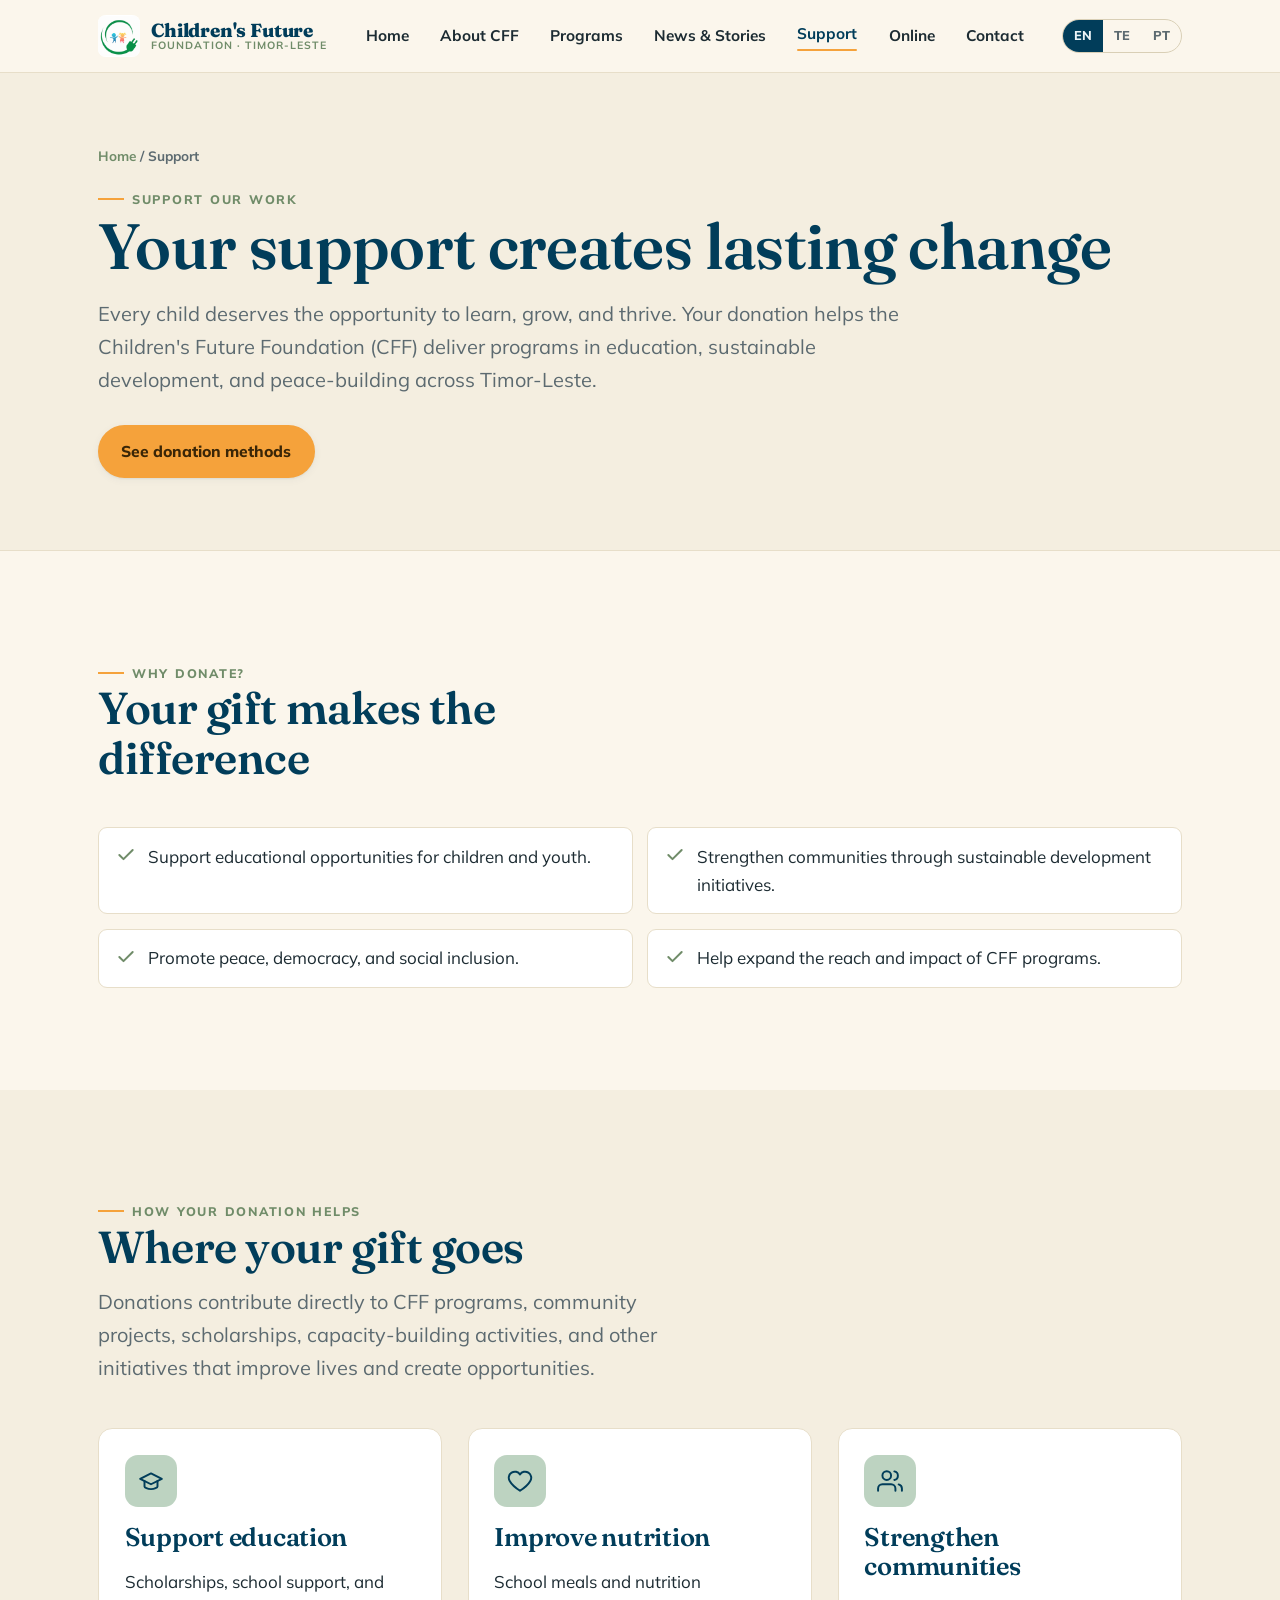
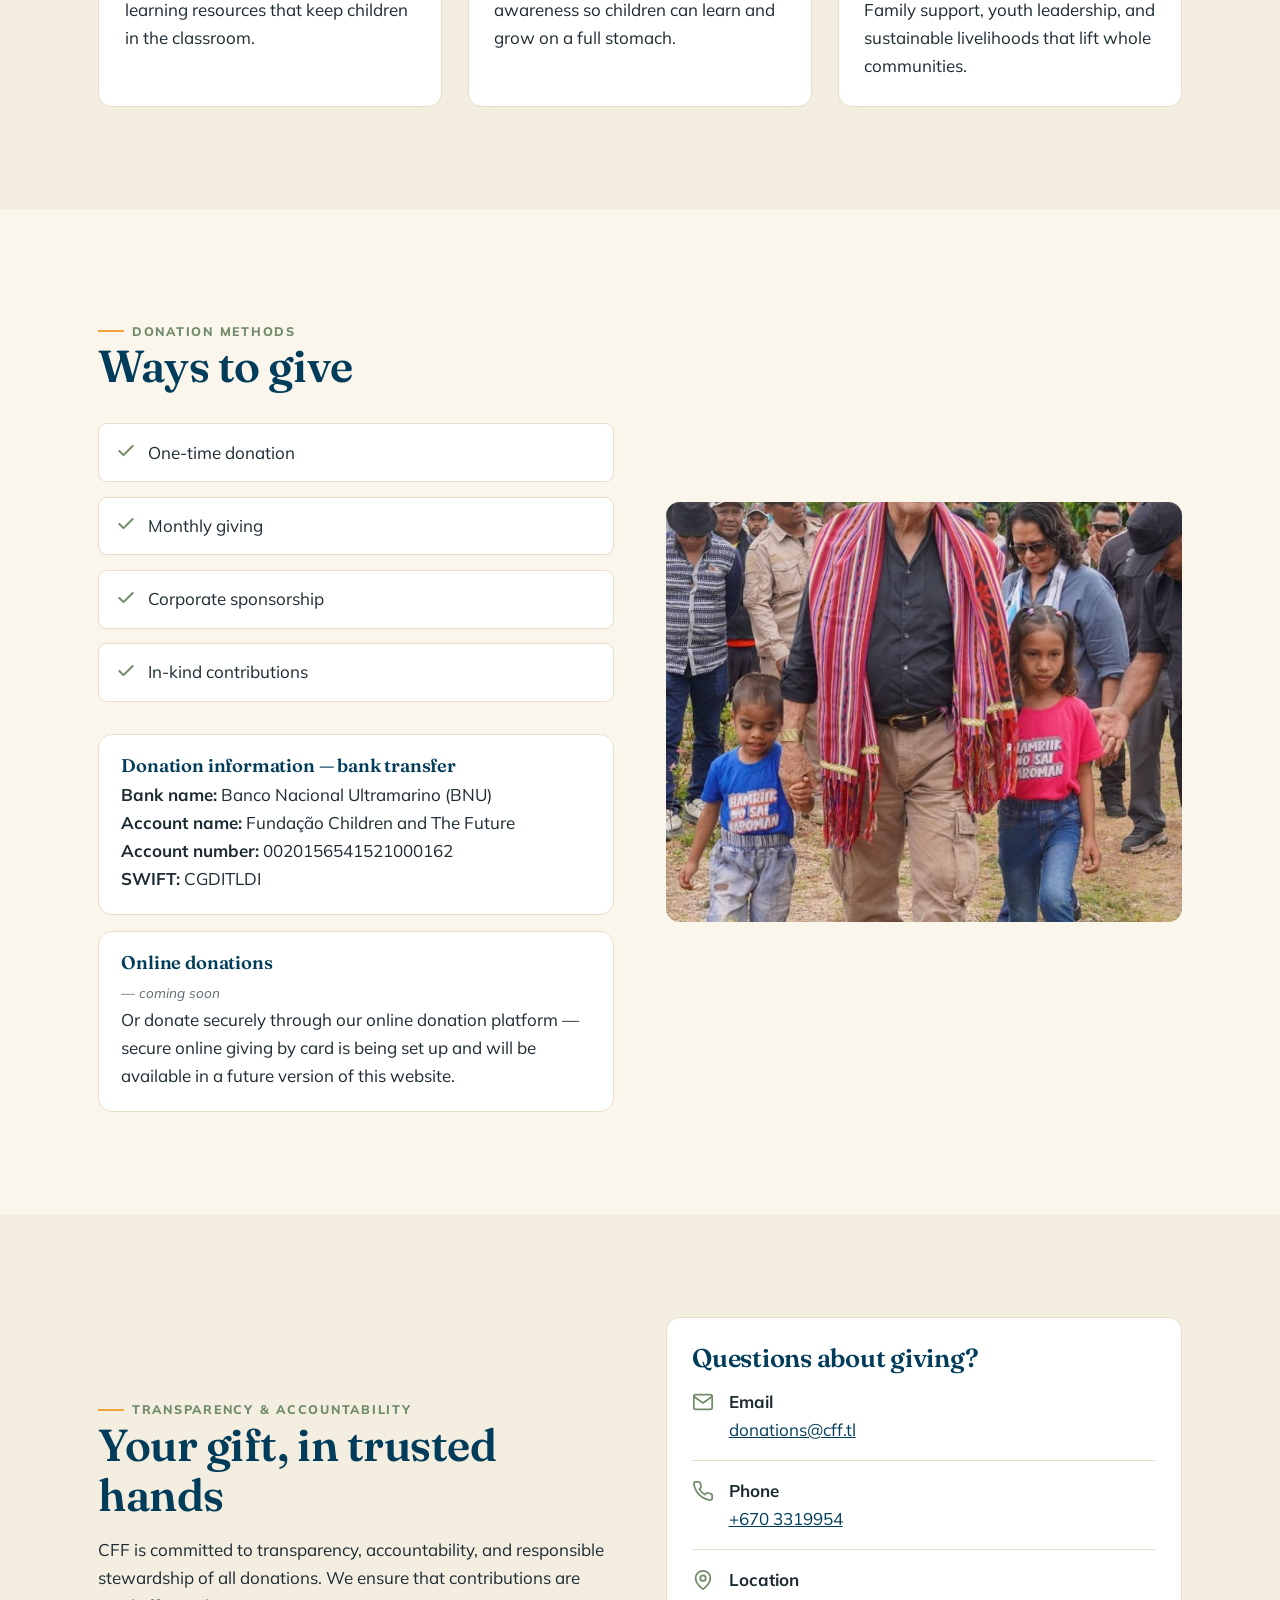
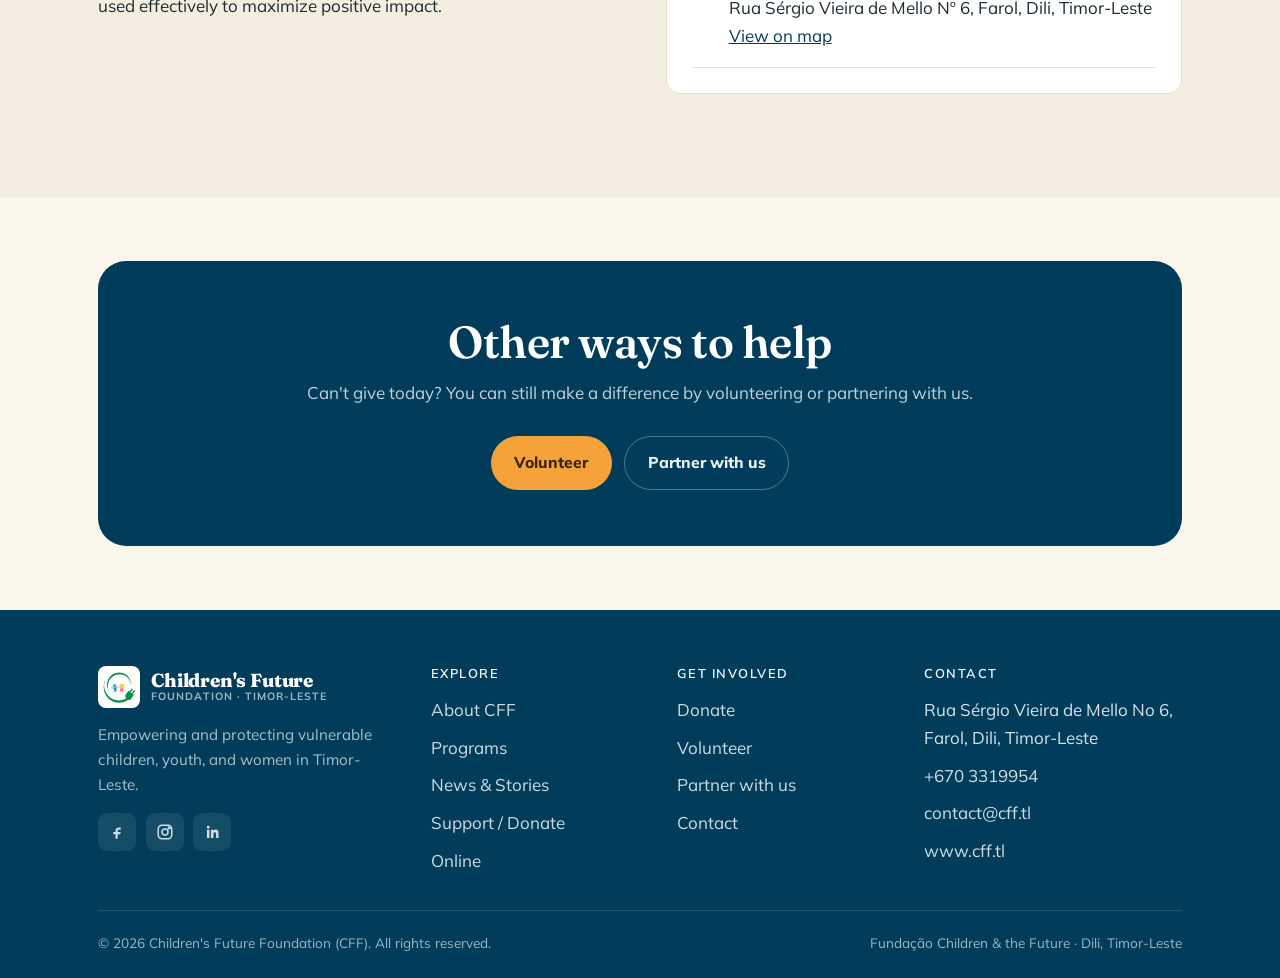
==== donate.html @ c36f5c11 "initial commit" ====
<!DOCTYPE html>
<html lang="en">
<head>
  <meta charset="UTF-8" />
  <meta name="viewport" content="width=device-width, initial-scale=1.0" />
  <title>Support / Donate — Children's Future Foundation</title>
  <meta name="description" content="Support the Children's Future Foundation. Your donation helps fund education, sustainable development, and peace-building in Timor-Leste." />
  <link rel="preconnect" href="https://fonts.googleapis.com" />
  <link rel="preconnect" href="https://fonts.gstatic.com" crossorigin />
  <link href="https://fonts.googleapis.com/css2?family=Fraunces:ital,opsz,wght@0,9..144,400..700;1,9..144,400..600&family=Mulish:wght@400;500;700;800&display=swap" rel="stylesheet" />
  <link rel="stylesheet" href="assets/css/styles.css" />
  <link rel="icon" type="image/jpeg" href="assets/img/Logo.jpeg" />
</head>
<body class="page">
  <a class="skip-link" href="#main"><span data-lang-en>Skip to content</span><span data-lang-tt>Salta ba konteúdu</span><span data-lang-pt>Saltar para o conteúdo</span></a>

  <header class="site-header">
    <div class="wrap">
      <nav class="nav" data-open="false" aria-label="Primary">
        <a class="brand" href="index.html" aria-label="Children's Future Foundation — home">
          <img class="brand__mark" src="assets/img/Logo.jpeg" alt="Children's Future Foundation logo" width="42" height="42" />
          <span class="brand__name">Children's Future<small><span data-lang-en>Foundation · Timor-Leste</span><span data-lang-tt>Fundasaun · Timor-Leste</span><span data-lang-pt>Fundação · Timor-Leste</span></small></span>
        </a>
        <ul class="nav__links">
          <li><a href="index.html"><span data-lang-en>Home</span><span data-lang-tt>Inísiu</span><span data-lang-pt>Início</span></a></li>
          <li><a href="about.html"><span data-lang-en>About CFF</span><span data-lang-tt>Kona-ba CFF</span><span data-lang-pt>Sobre a CFF</span></a></li>
          <li><a href="programs.html"><span data-lang-en>Programs</span><span data-lang-tt>Programa</span><span data-lang-pt>Programas</span></a></li>
          <li><a href="news.html"><span data-lang-en>News &amp; Stories</span><span data-lang-tt>Notísia &amp; Istória</span><span data-lang-pt>Notícias &amp; Histórias</span></a></li>
          <li><a href="donate.html" aria-current="page"><span data-lang-en>Support</span><span data-lang-tt>Apoiu</span><span data-lang-pt>Apoiar</span></a></li>
          <li><a href="online.html"><span data-lang-en>Online</span><span data-lang-tt>Online</span><span data-lang-pt>Online</span></a></li>
          <li><a href="contact.html"><span data-lang-en>Contact</span><span data-lang-tt>Kontaktu</span><span data-lang-pt>Contacto</span></a></li>
          <!-- <li><span href="#" class="label-status">✅ Online</span></li> -->
        </ul>
        <div class="nav__actions">
          <div class="lang" role="group" aria-label="Language / Lian">
            <button type="button" data-lang-btn="en" aria-pressed="true">EN</button>
            <button type="button" data-lang-btn="tet" aria-pressed="false">TE</button>
            <button type="button" data-lang-btn="pt" aria-pressed="false">PT</button>
          </div>
          <button class="nav__toggle" aria-label="Toggle menu" aria-expanded="false">
            <svg viewBox="0 0 24 24" fill="none" stroke="currentColor" stroke-width="2.2" stroke-linecap="round"><path d="M3 6h18M3 12h18M3 18h18"/></svg>
          </button>
        </div>
      </nav>
    </div>
  </header>

  <main id="main">
    <section class="page-hero">
      <div class="wrap">
        <p class="breadcrumb"><a href="index.html"><span data-lang-en>Home</span><span data-lang-tt>Inísiu</span><span data-lang-pt>Início</span></a> / <span data-lang-en>Support</span><span data-lang-tt>Apoiu</span><span data-lang-pt>Apoiar</span></p>
        <span class="eyebrow"><span data-lang-en>Support our work</span><span data-lang-tt>Apoia ami-nia servisu</span><span data-lang-pt>Apoie o nosso trabalho</span></span>
        <h1><span data-lang-en>Your support creates lasting change</span><span data-lang-tt>Ita-nia apoiu kria mudansa ne'ebé hela nafatin</span><span data-lang-pt>O seu apoio cria uma mudança duradoura</span></h1>
        <p class="lede mt-1"><span data-lang-en>Every child deserves the opportunity to learn, grow, and thrive. Your donation helps the Children's Future Foundation (CFF) deliver programs in education, sustainable development, and peace-building across Timor-Leste.</span><span data-lang-tt>Labarik hotu merese oportunidade atu aprende, boot, no moris di'ak. Ita-nia doasaun ajuda Children's Future Foundation (CFF) atu lori programa iha edukasaun, dezenvolvimentu sustentavel, no harii dame iha Timor-Leste tomak.</span><span data-lang-pt>Cada criança merece a oportunidade de aprender, crescer e prosperar. O seu donativo ajuda a Children's Future Foundation (CFF) a desenvolver programas de educação, desenvolvimento sustentável e construção da paz por todo Timor-Leste.</span></p>
        <div class="hero__cta"><a class="btn btn--primary" href="#methods"><span data-lang-en>See donation methods</span><span data-lang-tt>Haree métodu doasaun</span><span data-lang-pt>Ver formas de doar</span></a></div>
      </div>
    </section>

    <!-- Why donate -->
    <section class="section">
      <div class="wrap">
        <div class="section-head">
          <span class="eyebrow"><span data-lang-en>Why donate?</span><span data-lang-tt>Tanba sá doa?</span><span data-lang-pt>Porquê doar?</span></span>
          <h2><span data-lang-en>Your gift makes the difference</span><span data-lang-tt>Ita-nia doasaun halo diferensa</span><span data-lang-pt>O seu donativo faz a diferença</span></h2>
        </div>
        <ul class="checklist grid cols-2">
          <li><svg viewBox="0 0 24 24" fill="none" stroke="currentColor" stroke-width="2.4" stroke-linecap="round" stroke-linejoin="round"><path d="M20 6 9 17l-5-5"/></svg><span data-lang-en>Support educational opportunities for children and youth.</span><span data-lang-tt>Apoia oportunidade edukasaun ba labarik no joven.</span><span data-lang-pt>Apoiar oportunidades educativas para crianças e jovens.</span></li>
          <li><svg viewBox="0 0 24 24" fill="none" stroke="currentColor" stroke-width="2.4" stroke-linecap="round" stroke-linejoin="round"><path d="M20 6 9 17l-5-5"/></svg><span data-lang-en>Strengthen communities through sustainable development initiatives.</span><span data-lang-tt>Hametin komunidade liuhusi inisiativa dezenvolvimentu sustentavel.</span><span data-lang-pt>Fortalecer as comunidades através de iniciativas de desenvolvimento sustentável.</span></li>
          <li><svg viewBox="0 0 24 24" fill="none" stroke="currentColor" stroke-width="2.4" stroke-linecap="round" stroke-linejoin="round"><path d="M20 6 9 17l-5-5"/></svg><span data-lang-en>Promote peace, democracy, and social inclusion.</span><span data-lang-tt>Promove dame, demokrasia, no inkluzaun sosiál.</span><span data-lang-pt>Promover a paz, a democracia e a inclusão social.</span></li>
          <li><svg viewBox="0 0 24 24" fill="none" stroke="currentColor" stroke-width="2.4" stroke-linecap="round" stroke-linejoin="round"><path d="M20 6 9 17l-5-5"/></svg><span data-lang-en>Help expand the reach and impact of CFF programs.</span><span data-lang-tt>Ajuda haboot ámbitu no impaktu programa CFF nian.</span><span data-lang-pt>Ajudar a ampliar o alcance e o impacto dos programas da CFF.</span></li>
        </ul>
      </div>
    </section>

    <!-- How your donation helps / where your gift goes -->
    <section class="section section--cream">
      <div class="wrap">
        <div class="section-head">
          <span class="eyebrow"><span data-lang-en>How your donation helps</span><span data-lang-tt>Oinsá ita-nia doasaun ajuda</span><span data-lang-pt>Como o seu donativo ajuda</span></span>
          <h2><span data-lang-en>Where your gift goes</span><span data-lang-tt>Ita-nia doasaun ba ne'ebé</span><span data-lang-pt>Para onde vai o seu donativo</span></h2>
          <p class="lede"><span data-lang-en>Donations contribute directly to CFF programs, community projects, scholarships, capacity-building activities, and other initiatives that improve lives and create opportunities.</span><span data-lang-tt>Doasaun kontribui diretamente ba programa CFF, projetu komunidade, bolsa estudu, atividade kapasitasaun, no inisiativa seluk ne'ebé hadi'a moris no kria oportunidade.</span><span data-lang-pt>Os donativos contribuem diretamente para os programas da CFF, projetos comunitários, bolsas de estudo, atividades de capacitação e outras iniciativas que melhoram vidas e criam oportunidades.</span></p>
        </div>
        <div class="grid cols-3">
          <article class="pcard reveal">
            <div class="pcard__icon"><svg viewBox="0 0 24 24" fill="none" stroke="currentColor" stroke-width="1.8" stroke-linecap="round" stroke-linejoin="round"><path d="M22 10 12 5 2 10l10 5 10-5Z"/><path d="M6 12v5c0 1 2.7 2.5 6 2.5s6-1.5 6-2.5v-5"/></svg></div>
            <h3><span data-lang-en>Support education</span><span data-lang-tt>Apoia edukasaun</span><span data-lang-pt>Apoiar a educação</span></h3>
            <p class="mt-1"><span data-lang-en>Scholarships, school support, and learning resources that keep children in the classroom.</span><span data-lang-tt>Bolsa estudu, apoiu eskolar, no rekursu aprendizajen ne'ebé mantein labarik iha sala-aula.</span><span data-lang-pt>Bolsas de estudo, apoio escolar e recursos de aprendizagem que mantêm as crianças na sala de aula.</span></p>
          </article>
          <article class="pcard reveal">
            <div class="pcard__icon"><svg viewBox="0 0 24 24" fill="none" stroke="currentColor" stroke-width="1.8" stroke-linecap="round" stroke-linejoin="round"><path d="M12 21s-7-4.5-9.5-9A5 5 0 0 1 12 6a5 5 0 0 1 9.5 6c-2.5 4.5-9.5 9-9.5 9Z"/></svg></div>
            <h3><span data-lang-en>Improve nutrition</span><span data-lang-tt>Hadi'a nutrisaun</span><span data-lang-pt>Melhorar a nutrição</span></h3>
            <p class="mt-1"><span data-lang-en>School meals and nutrition awareness so children can learn and grow on a full stomach.</span><span data-lang-tt>Etu eskola no konsiénsia nutrisaun atu labarik bele aprende no boot ho kabun nakonu.</span><span data-lang-pt>Refeições escolares e sensibilização nutricional para que as crianças possam aprender e crescer de barriga cheia.</span></p>
          </article>
          <article class="pcard reveal">
            <div class="pcard__icon"><svg viewBox="0 0 24 24" fill="none" stroke="currentColor" stroke-width="1.8" stroke-linecap="round" stroke-linejoin="round"><path d="M17 21v-2a4 4 0 0 0-4-4H5a4 4 0 0 0-4 4v2"/><circle cx="9" cy="7" r="4"/><path d="M23 21v-2a4 4 0 0 0-3-3.87M16 3.13A4 4 0 0 1 16 11"/></svg></div>
            <h3><span data-lang-en>Strengthen communities</span><span data-lang-tt>Hametin komunidade</span><span data-lang-pt>Fortalecer as comunidades</span></h3>
            <p class="mt-1"><span data-lang-en>Family support, youth leadership, and sustainable livelihoods that lift whole communities.</span><span data-lang-tt>Apoiu família, lideransa joven, no moris-di'ak sustentavel ne'ebé hasa'e komunidade tomak.</span><span data-lang-pt>Apoio às famílias, liderança jovem e meios de subsistência sustentáveis que elevam comunidades inteiras.</span></p>
          </article>
        </div>
      </div>
    </section>

    <!-- Ways to give + Donation information -->
    <section class="section" id="methods">
      <div class="wrap split">
        <div class="reveal">
          <span class="eyebrow"><span data-lang-en>Donation methods</span><span data-lang-tt>Métodu doasaun</span><span data-lang-pt>Formas de doar</span></span>
          <h2><span data-lang-en>Ways to give</span><span data-lang-tt>Dalan atu fó</span><span data-lang-pt>Maneiras de doar</span></h2>
          <ul class="checklist mt-2">
            <li><svg viewBox="0 0 24 24" fill="none" stroke="currentColor" stroke-width="2.4" stroke-linecap="round" stroke-linejoin="round"><path d="M20 6 9 17l-5-5"/></svg><span data-lang-en>One-time donation</span><span data-lang-tt>Doasaun dala-ida</span><span data-lang-pt>Donativo único</span></li>
            <li><svg viewBox="0 0 24 24" fill="none" stroke="currentColor" stroke-width="2.4" stroke-linecap="round" stroke-linejoin="round"><path d="M20 6 9 17l-5-5"/></svg><span data-lang-en>Monthly giving</span><span data-lang-tt>Doasaun fulan-fulan</span><span data-lang-pt>Doação mensal</span></li>
            <li><svg viewBox="0 0 24 24" fill="none" stroke="currentColor" stroke-width="2.4" stroke-linecap="round" stroke-linejoin="round"><path d="M20 6 9 17l-5-5"/></svg><span data-lang-en>Corporate sponsorship</span><span data-lang-tt>Patrosíniu korporativu</span><span data-lang-pt>Patrocínio empresarial</span></li>
            <li><svg viewBox="0 0 24 24" fill="none" stroke="currentColor" stroke-width="2.4" stroke-linecap="round" stroke-linejoin="round"><path d="M20 6 9 17l-5-5"/></svg><span data-lang-en>In-kind contributions</span><span data-lang-tt>Kontribuisaun iha espésie</span><span data-lang-pt>Contribuições em espécie</span></li>
          </ul>

          <div class="donate-methods mt-2">
            <div class="method">
              <h4><span data-lang-en>Donation information — bank transfer</span><span data-lang-tt>Informasaun doasaun — transferénsia banku</span><span data-lang-pt>Informação de doação — transferência bancária</span></h4>
              <p><strong><span data-lang-en>Bank name:</span><span data-lang-tt>Naran banku:</span><span data-lang-pt>Nome do banco:</span></strong> Banco Nacional Ultramarino (BNU)</p>
              <p><strong><span data-lang-en>Account name:</span><span data-lang-tt>Naran konta:</span><span data-lang-pt>Nome da conta:</span></strong> Fundação Children and The Future</p>
              <p><strong><span data-lang-en>Account number:</span><span data-lang-tt>Numeru konta:</span><span data-lang-pt>Número da conta:</span></strong> 0020156541521000162</p>
              <p><strong>SWIFT:</strong> CGDITLDI</p>
            </div>
            <div class="method">
              <h4><span data-lang-en>Online donations</span><span data-lang-tt>Doasaun online</span><span data-lang-pt>Doações online</span></h4> <span class="note"><span data-lang-en>— coming soon</span><span data-lang-tt>— mai lalais</span><span data-lang-pt>— brevemente</span></span>
              <p><span data-lang-en>Or donate securely through our online donation platform — secure online giving by card is being set up and will be available in a future version of this website.</span><span data-lang-tt>Ka doa ho seguru liuhusi ami-nia plataforma doasaun online — doasaun online seguru ho kartaun seidauk prontu no sei disponivel iha versaun website ne'e nian tuirmai.</span><span data-lang-pt>Ou doe de forma segura através da nossa plataforma de doação online — a doação online segura por cartão está a ser preparada e estará disponível numa versão futura deste site.</span></p>
            </div>
          </div>
        </div>
        <div class="reveal">
          <div class="ph ph--hero" data-label="Children supported by CFF" style="min-height:420px">
            <img src="assets/img/PHOTOS/CFF%20(6).jpg" alt="The founder walking hand in hand with two children" loading="lazy" />
          </div>
        </div>
      </div>
    </section>

    <!-- Transparency + contact -->
    <section class="section section--cream">
      <div class="wrap split">
        <div class="reveal">
          <span class="eyebrow"><span data-lang-en>Transparency &amp; accountability</span><span data-lang-tt>Transparénsia &amp; responsabilidade</span><span data-lang-pt>Transparência &amp; responsabilização</span></span>
          <h2><span data-lang-en>Your gift, in trusted hands</span><span data-lang-tt>Ita-nia doasaun, iha liman fiar</span><span data-lang-pt>O seu donativo, em mãos de confiança</span></h2>
          <p class="mt-1"><span data-lang-en>CFF is committed to transparency, accountability, and responsible stewardship of all donations. We ensure that contributions are used effectively to maximize positive impact.</span><span data-lang-tt>CFF kompromete ba transparénsia, responsabilidade, no jestaun responsavel ba doasaun hotu. Ami asegura katak kontribuisaun uza ho efetivu atu maksimiza impaktu pozitivu.</span><span data-lang-pt>A CFF está empenhada na transparência, na responsabilização e na gestão responsável de todos os donativos. Garantimos que as contribuições são utilizadas de forma eficaz para maximizar o impacto positivo.</span></p>
        </div>
        <div class="reveal">
          <div class="method" style="padding:1.6rem">
            <h3><span data-lang-en>Questions about giving?</span><span data-lang-tt>Pergunta kona-ba doasaun?</span><span data-lang-pt>Dúvidas sobre como doar?</span></h3>
            <div class="info-row">
              <svg viewBox="0 0 24 24" fill="none" stroke="currentColor" stroke-width="1.9" stroke-linecap="round" stroke-linejoin="round"><path d="M22 6 12 13 2 6"/><rect x="2" y="4" width="20" height="16" rx="2"/></svg>
              <div><strong>Email</strong><br><a href="mailto:donations@cff.tl">donations@cff.tl</a></div>
            </div>
            <div class="info-row">
              <svg viewBox="0 0 24 24" fill="none" stroke="currentColor" stroke-width="1.9" stroke-linecap="round" stroke-linejoin="round"><path d="M22 16.9v3a2 2 0 0 1-2.2 2 19.8 19.8 0 0 1-8.6-3.1 19.5 19.5 0 0 1-6-6A19.8 19.8 0 0 1 2.1 4.2 2 2 0 0 1 4.1 2h3a2 2 0 0 1 2 1.7c.1 1 .4 1.9.7 2.8a2 2 0 0 1-.5 2.1L8.1 9.9a16 16 0 0 0 6 6l1.3-1.2a2 2 0 0 1 2.1-.5c.9.3 1.8.6 2.8.7a2 2 0 0 1 1.7 2Z"/></svg>
              <div><strong><span data-lang-en>Phone</span><span data-lang-tt>Telefone</span><span data-lang-pt>Telefone</span></strong><br><a href="tel:+6703319954">+670 3319954</a></div>
            </div>
            <div class="info-row">
              <svg viewBox="0 0 24 24" fill="none" stroke="currentColor" stroke-width="1.9" stroke-linecap="round" stroke-linejoin="round"><path d="M20 10c0 6-8 12-8 12s-8-6-8-12a8 8 0 0 1 16 0Z"/><circle cx="12" cy="10" r="3"/></svg>
              <div><strong><span data-lang-en>Location</span><span data-lang-tt>Fatin</span><span data-lang-pt>Localização</span></strong><br>Rua Sérgio Vieira de Mello Nº 6, Farol, Dili, Timor-Leste<br><a href="https://maps.app.goo.gl/hhHc97uvJKVhPDsn8" target="_blank" rel="noopener"><span data-lang-en>View on map</span><span data-lang-tt>Haree iha mapa</span><span data-lang-pt>Ver no mapa</span></a></div>
            </div>
          </div>
        </div>
      </div>
    </section>

    <section class="section--tight">
      <div class="wrap">
        <div class="cta-banner reveal">
          <h2><span data-lang-en>Other ways to help</span><span data-lang-tt>Dalan seluk atu ajuda</span><span data-lang-pt>Outras formas de ajudar</span></h2>
          <p><span data-lang-en>Can't give today? You can still make a difference by volunteering or partnering with us.</span><span data-lang-tt>Labele fó ohin? Ita bele sei halo diferensa liuhusi sai voluntáriu ka parseiru ho ami.</span><span data-lang-pt>Não pode doar hoje? Pode na mesma fazer a diferença como voluntário ou em parceria connosco.</span></p>
          <div class="hero__cta">
            <a class="btn btn--primary" href="volunteer.html"><span data-lang-en>Volunteer</span><span data-lang-tt>Voluntáriu</span><span data-lang-pt>Voluntariado</span></a>
            <a class="btn btn--ghost" href="partner.html" style="color:#eaf3f7;border-color:rgba(255,255,255,.3)"><span data-lang-en>Partner with us</span><span data-lang-tt>Sai parseiru ho ami</span><span data-lang-pt>Seja nosso parceiro</span></a>
          </div>
        </div>
      </div>
    </section>
  </main>

  <footer class="site-footer">
    <div class="wrap">
      <div class="footer__grid">
        <div class="footer__brand">
          <a class="brand" href="index.html">
            <img class="brand__mark brand__mark--footer" src="assets/img/Logo.jpeg" alt="Children's Future Foundation logo" width="42" height="42" />
            <span class="brand__name">Children's Future<small style="color:#9fb6c2"><span data-lang-en>Foundation · Timor-Leste</span><span data-lang-tt>Fundasaun · Timor-Leste</span><span data-lang-pt>Fundação · Timor-Leste</span></small></span>
          </a>
          <p><span data-lang-en>Empowering and protecting vulnerable children, youth, and women in Timor-Leste.</span><span data-lang-tt>Fó kbiit no proteje labarik, joven, no feto vulneravel sira iha Timor-Leste.</span><span data-lang-pt>Capacitar e proteger crianças, jovens e mulheres vulneráveis em Timor-Leste.</span></p>
          <div class="social">
            <a href="https://www.facebook.com/share/1XjT3q9A2Z/?mibextid=wwXIfr" target="_blank" rel="noopener" aria-label="Facebook"><svg viewBox="0 0 24 24" fill="currentColor"><path d="M14 9h3V6h-3c-2.2 0-4 1.8-4 4v2H7v3h3v6h3v-6h3l1-3h-4v-2c0-.6.4-1 1-1Z"/></svg></a>
            <a href="#" aria-label="Instagram"><svg viewBox="0 0 24 24" fill="none" stroke="currentColor" stroke-width="2"><rect x="3" y="3" width="18" height="18" rx="5"/><circle cx="12" cy="12" r="4"/><circle cx="17.5" cy="6.5" r="1.2" fill="currentColor"/></svg></a>
            <a href="#" aria-label="LinkedIn"><svg viewBox="0 0 24 24" fill="currentColor"><path d="M6.94 7.5a1.94 1.94 0 1 1 0-3.88 1.94 1.94 0 0 1 0 3.88ZM5.3 9h3.3v11H5.3V9Zm5.2 0h3.16v1.5h.05c.44-.83 1.5-1.7 3.1-1.7 3.3 0 3.9 2.17 3.9 5V20h-3.3v-4.9c0-1.17 0-2.67-1.63-2.67-1.63 0-1.88 1.27-1.88 2.58V20h-3.3V9Z"/></svg></a>
          </div>
        </div>
        <div><h4><span data-lang-en>Explore</span><span data-lang-tt>Esplora</span><span data-lang-pt>Explorar</span></h4><ul class="footer__links">
          <li><a href="about.html"><span data-lang-en>About CFF</span><span data-lang-tt>Kona-ba CFF</span><span data-lang-pt>Sobre a CFF</span></a></li><li><a href="programs.html"><span data-lang-en>Programs</span><span data-lang-tt>Programa</span><span data-lang-pt>Programas</span></a></li>
          <li><a href="news.html"><span data-lang-en>News &amp; Stories</span><span data-lang-tt>Notísia &amp; Istória</span><span data-lang-pt>Notícias &amp; Histórias</span></a></li><li><a href="donate.html"><span data-lang-en>Support / Donate</span><span data-lang-tt>Apoiu / Doasaun</span><span data-lang-pt>Apoiar / Doar</span></a></li>
          <li><a href="online.html"><span data-lang-en>Online</span><span data-lang-tt>Online</span><span data-lang-pt>Online</span></a></li>
        </ul></div>
        <div><h4><span data-lang-en>Get involved</span><span data-lang-tt>Partisipa</span><span data-lang-pt>Participar</span></h4><ul class="footer__links">
          <li><a href="donate.html"><span data-lang-en>Donate</span><span data-lang-tt>Doa</span><span data-lang-pt>Doar</span></a></li><li><a href="volunteer.html"><span data-lang-en>Volunteer</span><span data-lang-tt>Voluntáriu</span><span data-lang-pt>Voluntariado</span></a></li>
          <li><a href="partner.html"><span data-lang-en>Partner with us</span><span data-lang-tt>Sai parseiru ho ami</span><span data-lang-pt>Seja nosso parceiro</span></a></li><li><a href="contact.html"><span data-lang-en>Contact</span><span data-lang-tt>Kontaktu</span><span data-lang-pt>Contacto</span></a></li>
        </ul></div>
        <div><h4><span data-lang-en>Contact</span><span data-lang-tt>Kontaktu</span><span data-lang-pt>Contacto</span></h4><ul class="footer__links">
          <li>Rua Sérgio Vieira de Mello No 6,<br>Farol, Dili, Timor-Leste</li>
          <li><a href="tel:+6703319954">+670 3319954</a></li>
          <li><a href="mailto:contact@cff.tl">contact@cff.tl</a></li>
          <li><a href="https://www.cff.tl">www.cff.tl</a></li>
        </ul></div>
      </div>
      <div class="footer__bottom">
        <span>© <span data-year>2026</span> Children's Future Foundation (CFF). <span data-lang-en>All rights reserved.</span><span data-lang-tt>Direitu hotu rezervadu.</span><span data-lang-pt>Todos os direitos reservados.</span></span>
        <span>Fundação Children &amp; the Future · Dili, Timor-Leste</span>
      </div>
    </div>
  </footer>

  <script src="assets/js/main.js"></script>
</body>
</html>
---- assets/css/styles.css ----
/* =========================================================================
   Children's Future Foundation (CFF) — Design System
   Direction: warm humanitarian editorial. Brand palette from brief.
   ========================================================================= */

/* ---- Design tokens ---------------------------------------------------- */
:root {
  /* Brand (from brief) */
  --midnight:  #013D5A;
  --lionsmane: #FCF3E3;
  --celeste:   #BDD3C1;
  --herb:      #708C69;
  --marigold:  #F5A23B;

  /* Semantic — named by purpose */
  --bg:         #FBF6EC;  /* warm cream page background */
  --surface:    #FFFFFF;
  --surface-2:  #F4EEE0;  /* sunken cream */
  --fg:         #1C2B32;  /* body text (dark slate-navy) */
  --ink:        #013D5A;  /* display headings = midnight */
  --muted:      #5C6A70;  /* secondary text */
  --border:     #E7DEC9;  /* warm hairline */
  --border-2:   #D9CFB6;

  --primary:        #013D5A;  /* midnight */
  --primary-press:  #012C42;
  --accent:         #F5A23B;  /* marigold — the single accent */
  --accent-press:   #DD8A1F;
  --green:          #708C69;  /* herb */
  --green-soft:     #BDD3C1;  /* celeste */

  /* Type */
  --font-display: "Fraunces", Georgia, "Times New Roman", serif;
  --font-body: "Mulish", system-ui, -apple-system, Segoe UI, Roboto, sans-serif;

  /* Scale & rhythm */
  --maxw: 1180px;
  --gut: clamp(1.25rem, 4vw, 3rem);
  --radius: 14px;
  --radius-sm: 9px;
  --shadow-sm: 0 1px 2px rgba(1, 61, 90, .06), 0 2px 8px rgba(1, 61, 90, .05);
  --shadow-md: 0 10px 30px rgba(1, 61, 90, .10);
  --ease: cubic-bezier(.2, .7, .3, 1);
}

/* ---- Reset / base ----------------------------------------------------- */
*, *::before, *::after { box-sizing: border-box; }
* { margin: 0; }
html { scroll-behavior: smooth; -webkit-text-size-adjust: 100%; }
body {
  font-family: var(--font-body);
  color: var(--fg);
  background: var(--bg);
  line-height: 1.65;
  font-size: 1.0625rem;
  -webkit-font-smoothing: antialiased;
  text-rendering: optimizeLegibility;
}
img, svg { display: block; max-width: 100%; }
a { color: inherit; }
ul { list-style: none; padding: 0; }
button { font: inherit; cursor: pointer; }
:focus-visible { outline: 3px solid var(--marigold); outline-offset: 2px; border-radius: 4px; }

/* ---- Typography ------------------------------------------------------- */
h1, h2, h3, h4 { font-family: var(--font-display); color: var(--ink); line-height: 1.12; font-weight: 600; letter-spacing: -.01em; }
h1 { font-size: clamp(2.4rem, 6vw, 4rem); font-weight: 600; }
h2 { font-size: clamp(1.8rem, 4vw, 2.8rem); }
h3 { font-size: clamp(1.25rem, 2.2vw, 1.6rem); }
h4 { font-size: 1.15rem; }
p { max-width: 68ch; }

.eyebrow {
  font-family: var(--font-body);
  font-weight: 800;
  font-size: .78rem;
  letter-spacing: .14em;
  text-transform: uppercase;
  color: var(--herb);
  display: inline-flex;
  align-items: center;
  gap: .5rem;
}
.eyebrow::before { content: ""; width: 26px; height: 2px; background: var(--accent); display: inline-block; }
.lede { font-size: clamp(1.05rem, 1.6vw, 1.25rem); color: var(--muted); }

/* ---- Layout ----------------------------------------------------------- */
.wrap { width: 100%; max-width: var(--maxw); margin-inline: auto; padding-inline: var(--gut); }
.section { padding-block: clamp(3.5rem, 8vw, 6.5rem); }
.section--tight { padding-block: clamp(2.5rem, 5vw, 4rem); }
.section--cream { background: var(--surface-2); }
.section--mint { background: var(--green-soft); }
.section-head { max-width: 60ch; margin-bottom: clamp(1.75rem, 4vw, 2.75rem); }
.section-head .lede { margin-top: .85rem; }
.center { text-align: center; margin-inline: auto; }
.grid { display: grid; gap: clamp(1rem, 2.5vw, 1.6rem); }
.cols-2 { grid-template-columns: repeat(2, 1fr); }
.cols-3 { grid-template-columns: repeat(3, 1fr); }
.cols-4 { grid-template-columns: repeat(4, 1fr); }
@media (max-width: 900px) { .cols-3, .cols-4 { grid-template-columns: repeat(2, 1fr); } }
@media (max-width: 620px) { .cols-2, .cols-3, .cols-4 { grid-template-columns: 1fr; } }

/* ---- Buttons ---------------------------------------------------------- */
.btn {
  display: inline-flex; align-items: center; gap: .55rem;
  padding: .8rem 1.4rem; border-radius: 999px; border: 1.5px solid transparent;
  font-weight: 800; font-size: .98rem; text-decoration: none;
  transition: transform .15s var(--ease), background-color .2s, box-shadow .2s, border-color .2s;
}
.btn:active { transform: translateY(1px); }
.btn--primary { background: var(--accent); color: #3a2607; box-shadow: var(--shadow-sm); }
.btn--primary:hover { background: var(--accent-press); transform: translateY(-2px); box-shadow: var(--shadow-md); }
.btn--dark { background: var(--primary); color: #eaf3f7; }
.btn--dark:hover { background: var(--primary-press); transform: translateY(-2px); }
.btn--ghost { background: transparent; color: var(--ink); border-color: var(--border-2); }
.btn--ghost:hover { border-color: var(--ink); background: var(--surface); }
.btn .ic { width: 18px; height: 18px; }

/* ---- Header / nav ----------------------------------------------------- */
.site-header {
  position: sticky; top: 0; z-index: 50;
  background: color-mix(in srgb, var(--bg) 88%, transparent);
  backdrop-filter: blur(10px);
  border-bottom: 1px solid var(--border);
}
.nav { display: flex; align-items: center; justify-content: space-between; gap: 0.5rem; min-height: 72px; }
.brand { display: flex; align-items: center; gap: .7rem; text-decoration: none; color: var(--ink); font-weight: 800; }
.brand__mark { width: 42px; height: 42px; flex: none; }
/* Logo ảnh thật: giữ tỷ lệ, nền trắng bo tròn nhẹ để hợp cả 2 nền */
img.brand__mark { object-fit: contain; border-radius: 8px; background: #fff; }
.brand__mark--footer { padding: 3px; }
.brand__name { font-family: var(--font-display); font-size: 1.18rem; line-height: 1.05; letter-spacing: -.01em; }
.brand__name small { display: block; font-family: var(--font-body); font-weight: 700; font-size: .66rem; letter-spacing: .1em; text-transform: uppercase; color: var(--herb); }

.nav__links { display: flex; align-items: center; gap: .35rem; }
.nav__links li { display: flex;} /* solve overlapping active link */
.nav__links a {
  text-decoration: none; color: var(--fg); font-weight: 700; font-size: .96rem;
  padding: .5rem .8rem; border-radius: 8px; transition: background-color .2s, color .2s;
}
.nav__links a:hover { background: var(--surface-2); color: var(--ink); }
.nav__links a[aria-current="page"] { color: var(--ink); }
.nav__links a[aria-current="page"]::after { content: ""; display: block; height: 2px; background: var(--accent); margin-top: 3px; border-radius: 2px; }

.nav__actions { display: flex; align-items: center; gap: .6rem; }

/* Language switcher */
.lang { display: inline-flex; border: 1.5px solid var(--border-2); border-radius: 999px; overflow: hidden; }
.lang button { background: transparent; border: 0; padding: .35rem .7rem; font-weight: 800; font-size: .8rem; color: var(--muted); }
.lang button[aria-pressed="true"] { background: var(--primary); color: #eaf3f7; }

/* Mobile nav */
.nav__toggle { display: none; background: var(--surface); border: 1.5px solid var(--border-2); border-radius: 10px; width: 44px; height: 44px; align-items: center; justify-content: center; }
.nav__toggle svg { width: 22px; height: 22px; }
@media (max-width: 940px) {
  .nav__toggle { display: inline-flex; }
  .nav__links {
    position: fixed; inset: 72px 0 auto 0; flex-direction: column; align-items: stretch;
    background: var(--bg); border-bottom: 1px solid var(--border); padding: 1rem var(--gut) 1.5rem;
    gap: .15rem; transform: translateY(-12px); opacity: 0; pointer-events: none; transition: .2s var(--ease);
  }
  .nav[data-open="true"] .nav__links { transform: none; opacity: 1; pointer-events: auto; }
  .nav__links a { padding: .8rem .6rem; font-size: 1.05rem; border-bottom: 1px solid var(--border); }
  .nav__links a[aria-current="page"]::after { display: none; }
  .desktop-only { display: none; }
}

.label-status {
  font-size: .7rem;
  background-color: #eee;
  padding: 0.1rem;
  border-radius: 8px;
  font-weight: 700;
}

/* ---- Image placeholders (no external CDNs) ---------------------------- */
.ph {
  position: relative; background: var(--green-soft);
  background-image:
    linear-gradient(135deg, rgba(1,61,90,.08) 0 2px, transparent 2px),
    radial-gradient(circle at 30% 30%, rgba(245,162,59,.18), transparent 60%);
  border-radius: var(--radius); overflow: hidden; display: grid; place-items: center;
  color: var(--midnight); aspect-ratio: 4 / 3;
}
.ph::after {
  content: attr(data-label); font-size: .8rem; font-weight: 800; letter-spacing: .04em;
  text-transform: uppercase; color: color-mix(in srgb, var(--midnight) 65%, transparent);
  padding: .4rem .7rem; border: 1.5px dashed color-mix(in srgb, var(--midnight) 35%, transparent);
  border-radius: 8px; background: rgba(255,255,255,.45); text-align: center; max-width: 80%;
}
.ph--tall { aspect-ratio: 3 / 4; }
.ph--wide { aspect-ratio: 16 / 9; }
.ph--hero { aspect-ratio: auto; height: 100%; min-height: 320px; border-radius: var(--radius); }

/* Ảnh thật đặt bên trong placeholder .ph */
.ph > img { position: absolute; inset: 0; width: 100%; height: 100%; object-fit: cover; }
.ph:has(> img)::after { display: none; } /* ẩn nhãn khi đã có ảnh */


/* ---- Hero ------------------------------------------------------------- */
.hero { position: relative; overflow: hidden; }
.hero__grid { display: grid; grid-template-columns: 1.05fr .95fr; gap: clamp(1.5rem, 4vw, 3.5rem); align-items: center; padding-block: clamp(2.5rem, 6vw, 5rem); }
@media (max-width: 880px) { .hero__grid { grid-template-columns: 1fr; } }
.hero h1 { margin: 1rem 0 1.1rem; }
.hero h1 em { font-style: italic; color: var(--accent); }
.hero__cta { display: flex; flex-wrap: wrap; gap: .8rem; margin-top: 1.8rem; }
.hero__media { display: grid; grid-template-columns: 1fr 1fr; grid-template-rows: 1fr 1fr; gap: .8rem; height: clamp(360px, 48vw, 480px); }
.hero__media .ph:first-child { grid-row: span 2; }
.hero__stats { display: flex; gap: clamp(1rem,3vw,2.5rem); flex-wrap: wrap; margin-top: 2.4rem; padding-top: 1.6rem; border-top: 1px solid var(--border); }
.stat__num { font-family: var(--font-display); font-size: clamp(1.6rem, 3vw, 2.2rem); color: var(--ink); line-height: 1; }
.stat__label { font-size: .85rem; color: var(--muted); font-weight: 700; }

/* ---- Cards ------------------------------------------------------------ */
.card {
  background: var(--surface); border: 1px solid var(--border); border-radius: var(--radius);
  overflow: hidden; display: flex; flex-direction: column;
  transition: transform .2s var(--ease), box-shadow .2s, border-color .2s;
}
.card:hover { transform: translateY(-4px); box-shadow: var(--shadow-md); border-color: var(--border-2); }
.card .ph { border-radius: 0; }
.card__body { padding: 1.3rem 1.35rem 1.5rem; display: flex; flex-direction: column; gap: .6rem; flex: 1; }
.card__tag { font-size: .72rem; font-weight: 800; letter-spacing: .1em; text-transform: uppercase; color: var(--herb); }
.card__link { margin-top: auto; font-weight: 800; color: var(--ink); text-decoration: none; display: inline-flex; align-items: center; gap: .4rem; }
.card__link:hover { color: var(--accent-press); }
.card__link .ic { width: 16px; height: 16px; transition: transform .2s var(--ease); }
.card__link:hover .ic { transform: translateX(3px); }

/* Program card with icon header */
.pcard { background: var(--surface); border: 1px solid var(--border); border-radius: var(--radius); padding: 1.6rem; transition: transform .2s var(--ease), box-shadow .2s; }
.pcard:hover { transform: translateY(-4px); box-shadow: var(--shadow-md); }
.pcard__icon { width: 52px; height: 52px; border-radius: 13px; display: grid; place-items: center; background: var(--green-soft); color: var(--midnight); margin-bottom: 1rem; }
.pcard__icon svg { width: 26px; height: 26px; }
.pcard ul { display: flex; flex-direction: column; gap: .5rem; margin-top: .9rem; }
.pcard li { display: flex; gap: .55rem; align-items: flex-start; color: var(--fg); font-size: .98rem; }
.pcard li svg { width: 18px; height: 18px; color: var(--herb); flex: none; margin-top: .2rem; }

/* Get involved / action tiles */
.action { display: block; text-decoration: none; color: var(--surface); border-radius: var(--radius); padding: 1.8rem; position: relative; overflow: hidden; min-height: 180px; transition: transform .2s var(--ease), box-shadow .2s; }
.action:hover { transform: translateY(-4px); box-shadow: var(--shadow-md); }
.action h3 { color: inherit; }
.action p { color: rgba(255,255,255,.88); font-size: .95rem; margin-top: .35rem; }
.action__go { margin-top: 1.1rem; font-weight: 800; display: inline-flex; gap: .4rem; align-items: center; }
.action--donate { background: var(--accent); color: #3a2607; }
.action--donate p, .action--donate .action__go { color: #4a3208; }
.action--volunteer { background: var(--herb); }
.action--partner { background: var(--midnight); }

/* Objectives / checklist */
.checklist { display: grid; gap: .9rem; }
.checklist li { display: flex; gap: .75rem; align-items: flex-start; background: var(--surface); border: 1px solid var(--border); border-radius: var(--radius-sm); padding: .9rem 1.05rem; }
.checklist svg { width: 20px; height: 20px; color: var(--herb); flex: none; margin-top: .15rem; }

/* Pillars (strategic) */
.pillar { border-left: 3px solid var(--accent); padding-left: 1.2rem; }
.pillar h3 { color: var(--ink); }
.pillar ul { margin-top: .7rem; display: grid; gap: .4rem; }
.pillar li { color: var(--muted); position: relative; padding-left: 1.1rem; }
.pillar li::before { content: ""; position: absolute; left: 0; top: .65em; width: 6px; height: 6px; border-radius: 50%; background: var(--herb); }
.pillar li strong { color: var(--fg); }

/* Split feature (story / mission) */
.split { display: grid; grid-template-columns: 1fr 1fr; gap: clamp(1.5rem, 4vw, 3.5rem); align-items: center; }
.split--reverse > :first-child { order: 2; }
@media (max-width: 820px) { .split, .split--reverse { grid-template-columns: 1fr; } .split--reverse > :first-child { order: 0; } }

/* People / leadership */
.person { text-align: center; }
.person .ph { aspect-ratio: 1; border-radius: 50%; max-width: 180px; margin: 0 auto .9rem; }
.person h4 { color: var(--ink); }
.person span { color: var(--herb); font-weight: 700; font-size: .9rem; }

/* CTA banner */
.cta-banner { background: var(--midnight); color: #eaf3f7; border-radius: clamp(var(--radius), 3vw, 28px); padding: clamp(2rem, 5vw, 3.5rem); text-align: center; }
.cta-banner h2 { color: #fff; }
.cta-banner p { color: rgba(234,243,247,.82); margin: .8rem auto 1.6rem; }
.cta-banner .hero__cta { justify-content: center; }

/* Contact */
.info-row { display: flex; gap: .9rem; align-items: flex-start; padding: 1rem 0; border-bottom: 1px solid var(--border); }
.info-row svg { width: 22px; height: 22px; color: var(--herb); flex: none; margin-top: .15rem; }
.info-row a { color: var(--ink); }
.field { display: flex; flex-direction: column; gap: .4rem; margin-bottom: 1rem; }
.field label { font-weight: 800; font-size: .85rem; color: var(--ink); }
.field input, .field textarea {
  font: inherit; padding: .75rem .9rem; border: 1.5px solid var(--border-2); border-radius: var(--radius-sm);
  background: var(--surface); color: var(--fg); transition: border-color .2s, box-shadow .2s;
}
.field input:focus, .field textarea:focus { outline: none; border-color: var(--accent); box-shadow: 0 0 0 3px rgba(245,162,59,.2); }
.donate-methods { display: grid; gap: 1rem; }
.method { background: var(--surface); border: 1px solid var(--border); border-radius: var(--radius); padding: 1.3rem 1.4rem; }
.method h4 { color: var(--ink); margin-bottom: .3rem; }
.note { font-size: .85rem; color: var(--muted); font-style: italic; }

/* Page hero (inner pages) */
.page-hero { background: var(--surface-2); border-bottom: 1px solid var(--border); }
.page-hero .wrap { padding-block: clamp(2.5rem, 6vw, 4.5rem); }
.breadcrumb { font-size: .85rem; color: var(--muted); font-weight: 700; margin-bottom: .8rem; }
.breadcrumb a { text-decoration: none; color: var(--herb); }

/* ---- Footer ----------------------------------------------------------- */
.site-footer { background: var(--midnight); color: #d6e3ea; padding-block: clamp(2.5rem, 5vw, 3.5rem) 1.5rem; margin-top: auto; }
.footer__grid { display: grid; grid-template-columns: 1.4fr 1fr 1fr 1.2fr; gap: 2rem; }
@media (max-width: 820px) { .footer__grid { grid-template-columns: 1fr 1fr; } }
@media (max-width: 520px) { .footer__grid { grid-template-columns: 1fr; } }
.site-footer h4 { color: #fff; font-family: var(--font-body); font-size: .8rem; letter-spacing: .12em; text-transform: uppercase; margin-bottom: 1rem; }
.site-footer a { color: #cfdde4; text-decoration: none; }
.site-footer a:hover { color: var(--marigold); }
.footer__links { display: grid; gap: .6rem; }
.footer__brand .brand__name { color: #fff; }
.footer__brand p { color: #a9c0cb; font-size: .95rem; margin-top: .9rem; }
.social { display: flex; gap: .6rem; margin-top: 1rem; }
.social a { width: 38px; height: 38px; border-radius: 9px; background: rgba(255,255,255,.08); display: grid; place-items: center; }
.social a:hover { background: var(--accent); color: var(--midnight); }
.social svg { width: 18px; height: 18px; }
.footer__bottom { border-top: 1px solid rgba(255,255,255,.12); margin-top: 2.2rem; padding-top: 1.3rem; display: flex; justify-content: space-between; gap: 1rem; flex-wrap: wrap; font-size: .85rem; color: #9fb6c2; }

/* ---- Helpers ---------------------------------------------------------- */
.page { min-height: 100vh; display: flex; flex-direction: column; }
.mt-1 { margin-top: 1rem; } .mt-2 { margin-top: 2rem; }
.skip-link { position: absolute; left: -999px; top: 0; background: var(--midnight); color: #fff; padding: .7rem 1rem; border-radius: 0 0 8px 0; z-index: 100; }
.skip-link:focus { left: 0; }

/* Reveal on scroll */
.reveal { opacity: 0; transform: translateY(18px); transition: opacity .6s var(--ease), transform .6s var(--ease); }
.reveal.is-in { opacity: 1; transform: none; }
@media (prefers-reduced-motion: reduce) {
  * { animation: none !important; transition: none !important; scroll-behavior: auto !important; }
  .reveal { opacity: 1; transform: none; }
}

/* Language visibility (default EN) */
[data-lang-tt] { display: none; }
[data-lang-pt] { display: none; }
html[lang="tet"] [data-lang-en] { display: none; }
html[lang="tet"] [data-lang-tt] { display: revert; }
html[lang="pt"] [data-lang-en] { display: none; }
html[lang="pt"] [data-lang-pt] { display: revert; }
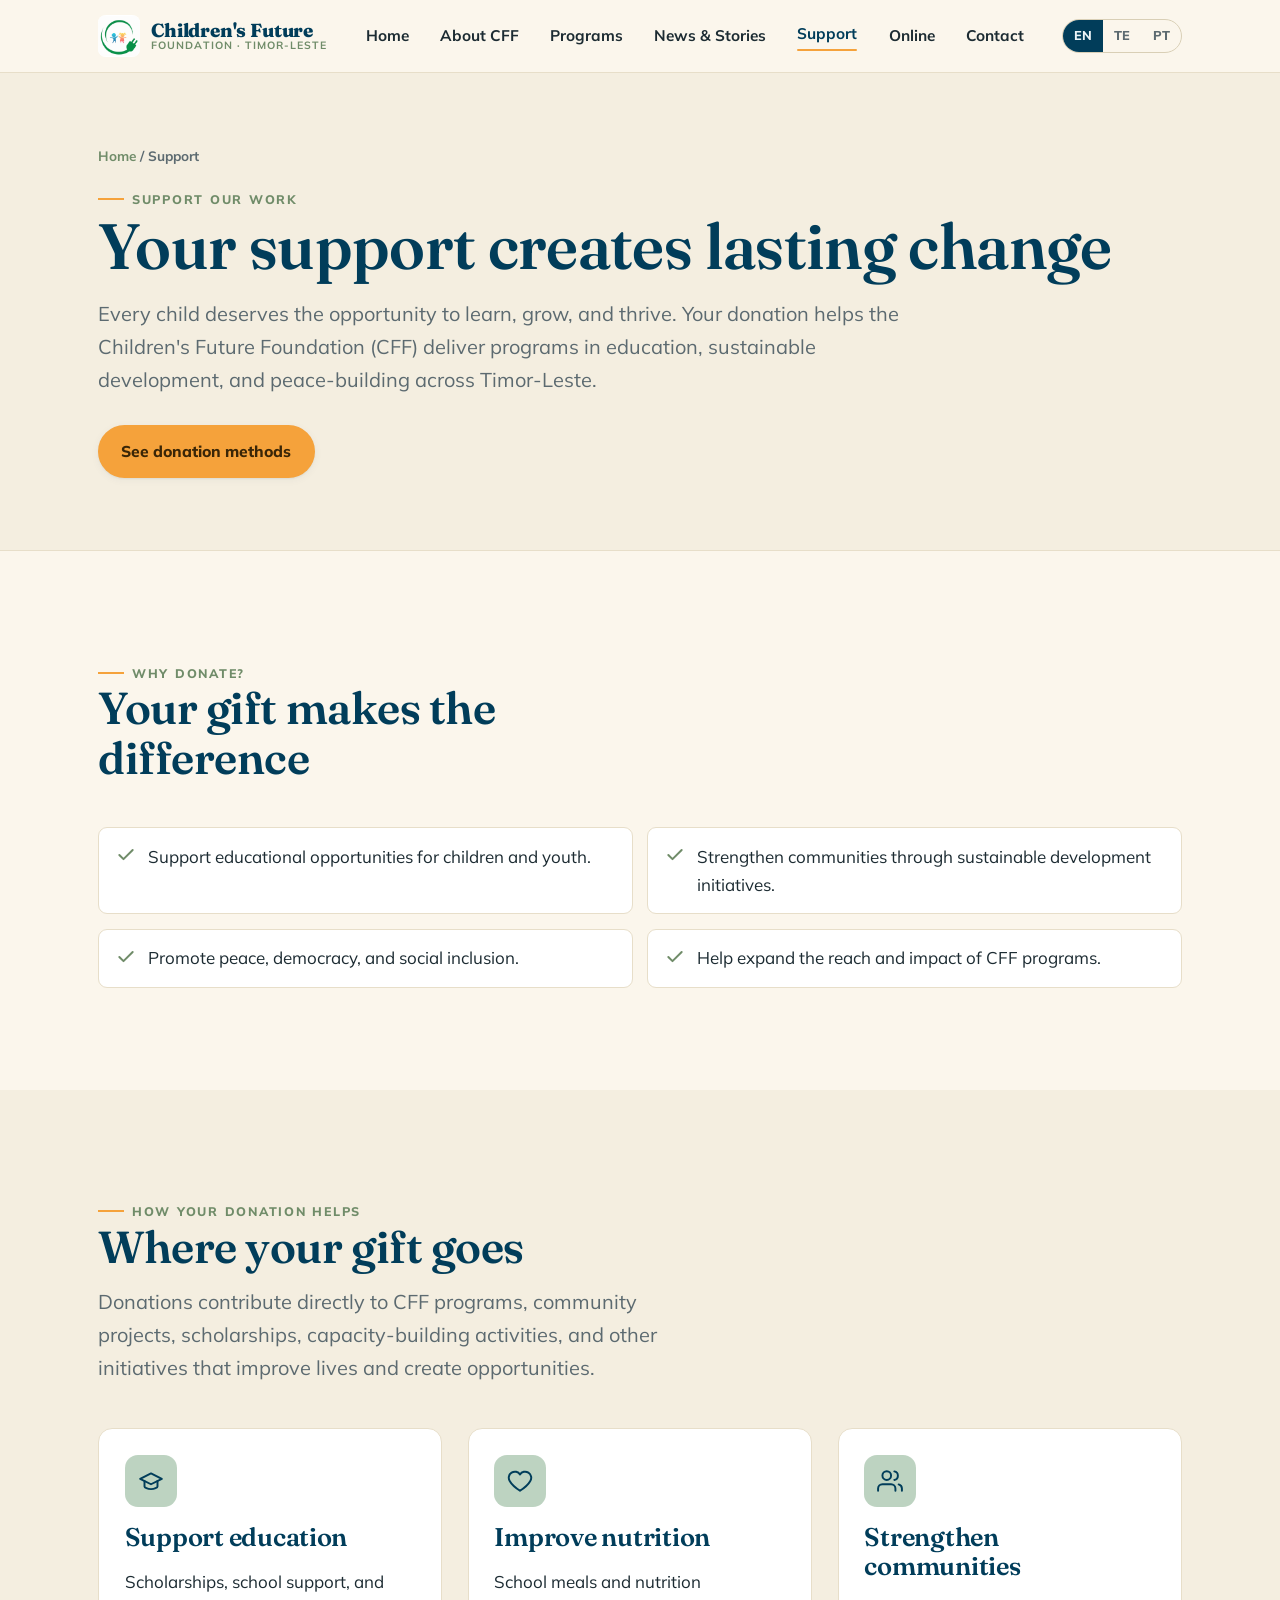
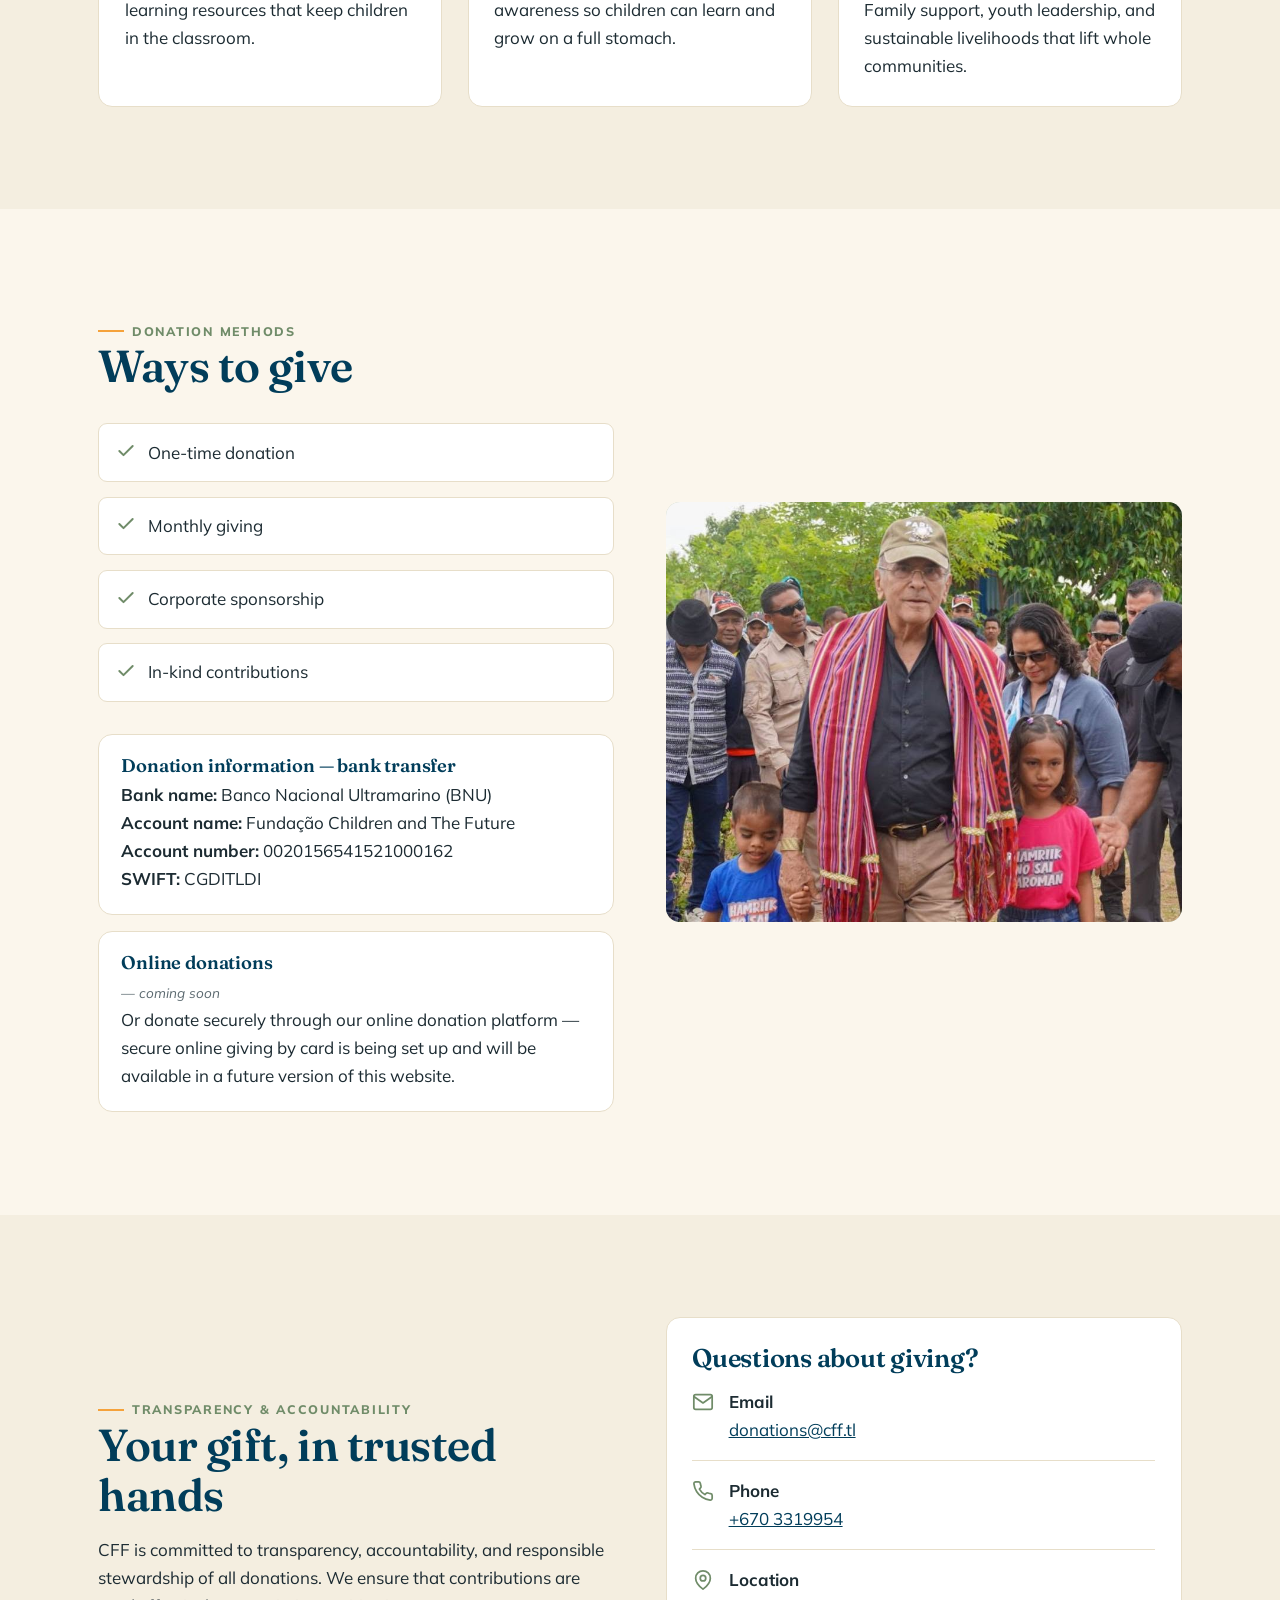
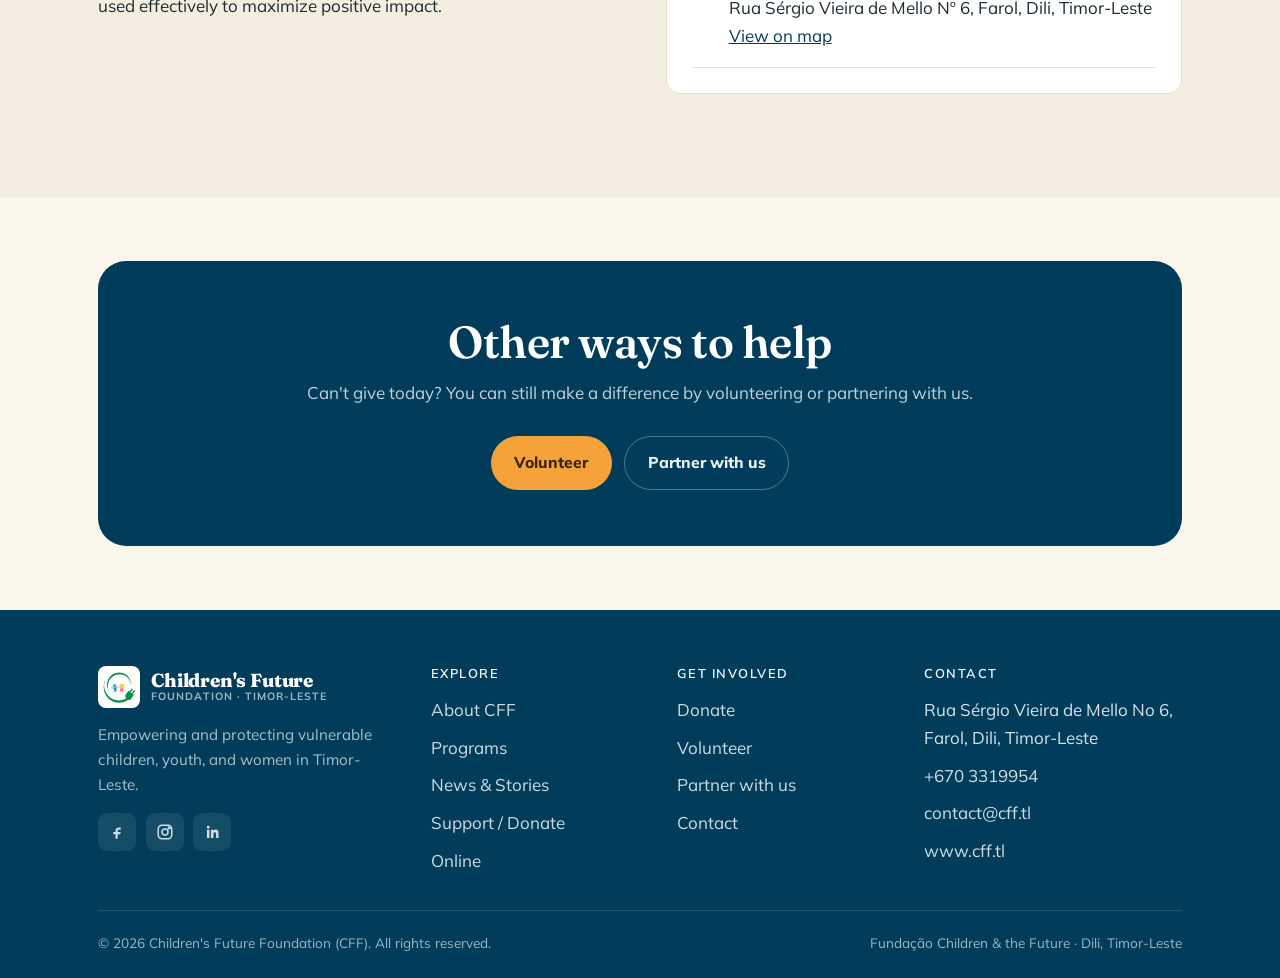
==== commit bbbc7322: "Change img tag style object-position" ====
--- a/donate.html
+++ b/donate.html
@@ -129,7 +129,7 @@
         </div>
         <div class="reveal">
           <div class="ph ph--hero" data-label="Children supported by CFF" style="min-height:420px">
-            <img src="assets/img/PHOTOS/CFF%20(6).jpg" alt="The founder walking hand in hand with two children" loading="lazy" />
+            <img src="assets/img/PHOTOS/CFF%20(6).jpg" alt="The founder walking hand in hand with two children" loading="lazy" style="object-position: center 25%;" />
           </div>
         </div>
       </div>
